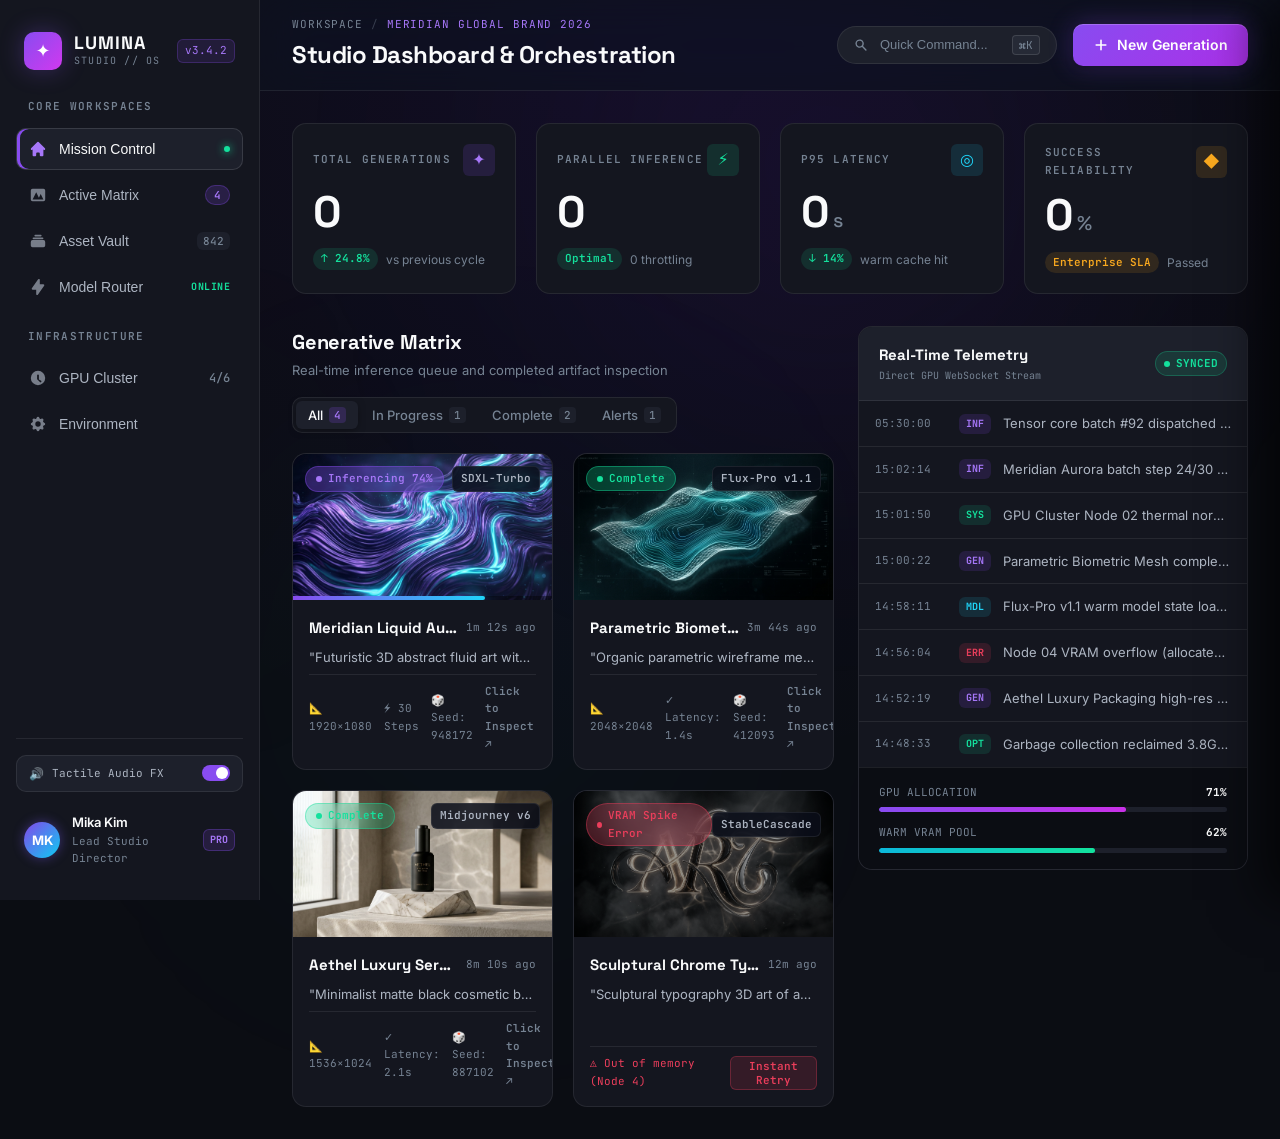
==== examples/ai-design-studio/index.html @ f73497e0 "fix(scripts): add ValidationError to pydantic imports and fallback - Import ValidationError from pyd" ====
<!DOCTYPE html>
<html lang="en">
<head>
  <meta charset="UTF-8">
  <meta name="viewport" content="width=device-width, initial-scale=1.0">
  <title>Lumina — AI Design Studio (Mission Control)</title>
  <meta name="description" content="Lumina is a state-of-the-art AI creative workspace for orchestrating generation, style synthesis, and visual design workflows in real-time.">

  <!-- Typography: Space Grotesk (Display) + Inter (Body) + JetBrains Mono (Data) -->
  <link rel="preconnect" href="https://fonts.googleapis.com">
  <link rel="preconnect" href="https://fonts.gstatic.com" crossorigin>
  <link href="https://fonts.googleapis.com/css2?family=Inter:wght@400;500;600;700&family=JetBrains+Mono:wght@400;500;600&family=Space+Grotesk:wght@500;600;700;800&display=swap" rel="stylesheet">

  <link rel="stylesheet" href="tokens.css">
  <link rel="stylesheet" href="styles.css">
</head>
<body>

  <!-- Ambient Luminescent Light Atmosphere (pointer-events: none) -->
  <div class="ambient-orb ambient-orb--violet" aria-hidden="true"></div>
  <div class="ambient-orb ambient-orb--cyan" aria-hidden="true"></div>
  <div class="ambient-orb ambient-orb--amber" aria-hidden="true"></div>

  <div class="app-shell">

    <!-- ════════════════════════════════════════════════════════════════════
         SIDEBAR NAVIGATION
         ════════════════════════════════════════════════════════════════════ -->
    <nav class="sidebar" aria-label="Main Navigation">
      <div class="sidebar-brand">
        <div class="brand-icon" aria-hidden="true">✦</div>
        <div class="brand-meta">
          <span class="brand-name">LUMINA</span>
          <span class="brand-sub">STUDIO // OS</span>
        </div>
        <span class="brand-tag">v3.4.2</span>
      </div>

      <div class="nav-group">
        <span class="nav-section-label">Core Workspaces</span>

        <button class="nav-item active" data-nav="dashboard" type="button" aria-current="page">
          <svg class="nav-icon" viewBox="0 0 20 20" fill="currentColor">
            <path d="M10.707 2.293a1 1 0 00-1.414 0l-7 7a1 1 0 001.414 1.414L4 10.414V17a1 1 0 001 1h2a1 1 0 001-1v-2a1 1 0 011-1h2a1 1 0 011 1v2a1 1 0 001 1h2a1 1 0 001-1v-6.586l.293.293a1 1 0 001.414-1.414l-7-7z"/>
          </svg>
          <span class="nav-label">Mission Control</span>
          <span class="status-indicator-dot"></span>
        </button>

        <button class="nav-item" data-nav="generations" type="button">
          <svg class="nav-icon" viewBox="0 0 20 20" fill="currentColor">
            <path fill-rule="evenodd" d="M4 3a2 2 0 00-2 2v10a2 2 0 002 2h12a2 2 0 002-2V5a2 2 0 00-2-2H4zm12 12H4l4-8 3 6 2-4 3 6z" clip-rule="evenodd"/>
          </svg>
          <span class="nav-label">Active Matrix</span>
          <span class="nav-badge" id="sidebar-active-count">4</span>
        </button>

        <button class="nav-item" data-nav="library" type="button">
          <svg class="nav-icon" viewBox="0 0 20 20" fill="currentColor">
            <path d="M7 3a1 1 0 000 2h6a1 1 0 100-2H7zM4 7a1 1 0 011-1h10a1 1 0 110 2H5a1 1 0 01-1-1zM2 11a2 2 0 012-2h12a2 2 0 012 2v4a2 2 0 01-2 2H4a2 2 0 01-2-2v-4z"/>
          </svg>
          <span class="nav-label">Asset Vault</span>
          <span class="nav-badge-subtle">842</span>
        </button>

        <button class="nav-item" data-nav="models" type="button">
          <svg class="nav-icon" viewBox="0 0 20 20" fill="currentColor">
            <path fill-rule="evenodd" d="M11.3 1.046A1 1 0 0112 2v5h4a1 1 0 01.82 1.573l-7 10A1 1 0 018 18v-5H4a1 1 0 01-.82-1.573l7-10a1 1 0 011.12-.38z" clip-rule="evenodd"/>
          </svg>
          <span class="nav-label">Model Router</span>
          <span class="signal-tag">ONLINE</span>
        </button>
      </div>

      <div class="nav-group">
        <span class="nav-section-label">Infrastructure</span>

        <button class="nav-item" data-nav="telemetry" type="button">
          <svg class="nav-icon" viewBox="0 0 20 20" fill="currentColor">
            <path fill-rule="evenodd" d="M2 10a8 8 0 1116 0 8 8 0 01-16 0zm9-3a1 1 0 00-2 0v4a1 1 0 00.293.707l2.828 2.829a1 1 0 101.415-1.415L11 11.586V7z" clip-rule="evenodd"/>
          </svg>
          <span class="nav-label">GPU Cluster</span>
          <span class="mono-stat">4/6</span>
        </button>

        <button class="nav-item" data-nav="settings" type="button">
          <svg class="nav-icon" viewBox="0 0 20 20" fill="currentColor">
            <path fill-rule="evenodd" d="M11.49 3.17c-.38-1.56-2.6-1.56-2.98 0a1.532 1.532 0 01-2.286.948c-1.372-.836-2.942.734-2.106 2.106.54.886.061 2.042-.947 2.287-1.561.379-1.561 2.6 0 2.978a1.532 1.532 0 01.947 2.287c-.836 1.372.734 2.942 2.106 2.106a1.532 1.532 0 012.287.947c.379 1.561 2.6 1.561 2.978 0a1.533 1.533 0 012.287-.947c1.372.836 2.942-.734 2.106-2.106a1.533 1.533 0 01.947-2.287c1.561-.379 1.561-2.6 0-2.978a1.532 1.532 0 01-.947-2.287c.836-1.372-.734-2.942-2.106-2.106a1.532 1.532 0 01-2.287-.947zM10 13a3 3 0 100-6 3 3 0 000 6z" clip-rule="evenodd"/>
          </svg>
          <span class="nav-label">Environment</span>
        </button>
      </div>

      <!-- User card & Audio FX toggle -->
      <div class="sidebar-footer">
        <div class="audio-feedback-toggle" id="audio-toggle" role="button" tabindex="0" title="Toggle tactile synthesized UI audio">
          <span class="audio-icon">🔊</span>
          <span class="audio-text">Tactile Audio FX</span>
          <span class="audio-switch active" aria-hidden="true"></span>
        </div>
        <div class="sidebar-user">
          <div class="user-avatar" aria-hidden="true">MK</div>
          <div class="user-info">
            <div class="user-name">Mika Kim</div>
            <div class="user-plan">Lead Studio Director</div>
          </div>
          <span class="user-tier-badge">PRO</span>
        </div>
      </div>
    </nav>

    <!-- ════════════════════════════════════════════════════════════════════
         HEADER
         ════════════════════════════════════════════════════════════════════ -->
    <header class="app-header">
      <div class="header-left">
        <div class="breadcrumbs">
          <span class="breadcrumb-item">Workspace</span>
          <span class="breadcrumb-sep">/</span>
          <span class="breadcrumb-item active">Meridian Global Brand 2026</span>
        </div>
        <h1 class="header-title">Studio Dashboard & Orchestration</h1>
      </div>
      <div class="header-right">
        <button class="search-pill" id="search-trigger" type="button" aria-label="Open command palette">
          <svg width="14" height="14" viewBox="0 0 20 20" fill="currentColor" aria-hidden="true">
            <path fill-rule="evenodd" d="M8 4a4 4 0 100 8 4 4 0 000-8zM2 8a6 6 0 1110.89 3.476l4.817 4.817a1 1 0 01-1.414 1.414l-4.816-4.816A6 6 0 012 8z" clip-rule="evenodd"/>
          </svg>
          <span>Quick Command...</span>
          <kbd>⌘K</kbd>
        </button>

        <button class="btn-primary" id="open-composer-btn" type="button" id="main-cta-trigger">
          <svg width="16" height="16" viewBox="0 0 20 20" fill="currentColor" aria-hidden="true">
            <path fill-rule="evenodd" d="M10 3a1 1 0 011 1v5h5a1 1 0 110 2h-5v5a1 1 0 11-2 0v-5H4a1 1 0 110-2h5V4a1 1 0 011-1z" clip-rule="evenodd"/>
          </svg>
          <span>New Generation</span>
        </button>
      </div>
    </header>

    <!-- ════════════════════════════════════════════════════════════════════
         MAIN CONTENT
         ════════════════════════════════════════════════════════════════════ -->
    <main class="main-content">

      <!-- ── Metrics Row ── -->
      <section class="metrics-row" aria-label="Observability Key Metrics">

        <article class="metric-card reveal-up" tabindex="0">
          <div class="metric-header">
            <span class="metric-label">TOTAL GENERATIONS</span>
            <div class="metric-icon metric-icon--violet" aria-hidden="true">✦</div>
          </div>
          <div class="metric-value counter" data-value="14892">0</div>
          <div class="metric-trend">
            <span class="trend-badge trend-badge--up">↑ 24.8%</span>
            <span class="trend-label">vs previous cycle</span>
          </div>
        </article>

        <article class="metric-card reveal-up" tabindex="0">
          <div class="metric-header">
            <span class="metric-label">PARALLEL INFERENCE</span>
            <div class="metric-icon metric-icon--emerald" aria-hidden="true">⚡</div>
          </div>
          <div class="metric-value counter" data-value="8">0</div>
          <div class="metric-trend">
            <span class="trend-badge trend-badge--up">Optimal</span>
            <span class="trend-label">0 throttling</span>
          </div>
        </article>

        <article class="metric-card reveal-up" tabindex="0">
          <div class="metric-header">
            <span class="metric-label">P95 LATENCY</span>
            <div class="metric-icon metric-icon--cyan" aria-hidden="true">◎</div>
          </div>
          <div class="metric-value"><span class="counter" data-value="2.8">0</span><span class="metric-unit">s</span></div>
          <div class="metric-trend">
            <span class="trend-badge trend-badge--up">↓ 14%</span>
            <span class="trend-label">warm cache hit</span>
          </div>
        </article>

        <article class="metric-card reveal-up" tabindex="0">
          <div class="metric-header">
            <span class="metric-label">SUCCESS RELIABILITY</span>
            <div class="metric-icon metric-icon--amber" aria-hidden="true">◆</div>
          </div>
          <div class="metric-value"><span class="counter" data-value="99.8">0</span><span class="metric-unit">%</span></div>
          <div class="metric-trend">
            <span class="trend-badge trend-badge--stable">Enterprise SLA</span>
            <span class="trend-label">Passed</span>
          </div>
        </article>

      </section>

      <!-- ── Content Grid: Generation Matrix + Activity Stream ── -->
      <div class="content-grid">

        <!-- Left Column: Filter Bar & Generation Matrix -->
        <section class="generation-section" aria-label="Generative Matrix View">
          <div class="section-header">
            <div class="section-header-titles">
              <h2 class="section-title">Generative Matrix</h2>
              <span class="section-subtitle">Real-time inference queue and completed artifact inspection</span>
            </div>

            <!-- Filter Tabs (Interactive) -->
            <div class="filter-tab-bar" role="tablist" aria-label="Filter matrix by state">
              <button class="filter-tab active" role="tab" aria-selected="true" data-filter="all">All <span class="tab-count">4</span></button>
              <button class="filter-tab" role="tab" aria-selected="false" data-filter="generating">In Progress <span class="tab-count">1</span></button>
              <button class="filter-tab" role="tab" aria-selected="false" data-filter="complete">Complete <span class="tab-count">2</span></button>
              <button class="filter-tab" role="tab" aria-selected="false" data-filter="failed">Alerts <span class="tab-count">1</span></button>
            </div>
          </div>

          <!-- Cards Grid -->
          <div class="generations-grid" id="generations-grid">

            <!-- Card 1: Active In Progress (Artwork generated) -->
            <article class="gen-card reveal-scale" data-state="generating" data-id="gen-001" tabindex="0" role="button" aria-label="View details for Meridian Liquid Aurora">
              <div class="gen-preview">
                <img src="assets/hero_art.jpg" alt="Meridian Hero Liquid Aurora Render" class="gen-image" loading="lazy">
                <div class="skeleton-shimmer" aria-hidden="true"></div>
                <div class="gen-preview-badge-layer">
                  <span class="gen-status-pill gen-status-pill--generating">
                    <span class="status-dot status-dot--pulse" aria-hidden="true"></span>
                    Inferencing 74%
                  </span>
                  <span class="model-badge">SDXL-Turbo</span>
                </div>
                <div class="gen-progress-bar" role="progressbar" aria-valuenow="74" aria-valuemin="0" aria-valuemax="100">
                  <div class="gen-progress-fill" style="width: 74%"></div>
                </div>
              </div>
              <div class="gen-info">
                <div class="gen-title-row">
                  <h3 class="gen-title">Meridian Liquid Aurora — Var C</h3>
                  <span class="gen-time">1m 12s ago</span>
                </div>
                <p class="gen-prompt">"Futuristic 3D abstract fluid art with luminescent violet ripples, neon cyan caustics, octane render"</p>
                <div class="gen-meta">
                  <span class="gen-meta-item"><span>📐</span> 1920×1080</span>
                  <span class="gen-meta-item"><span>⚡</span> 30 Steps</span>
                  <span class="gen-meta-item"><span>🎲</span> Seed: 948172</span>
                  <span class="inspect-hint">Click to Inspect ↗</span>
                </div>
              </div>
            </article>

            <!-- Card 2: Complete — Biometric Wireframe Mesh -->
            <article class="gen-card reveal-scale" data-state="complete" data-id="gen-002" tabindex="0" role="button" aria-label="View details for Biometric Mesh Topography">
              <div class="gen-preview">
                <img src="assets/pattern_mesh.jpg" alt="Parametric Wireframe Mesh Topography" class="gen-image" loading="lazy">
                <div class="gen-preview-badge-layer">
                  <span class="gen-status-pill gen-status-pill--complete">
                    <span class="status-dot" aria-hidden="true"></span>
                    Complete
                  </span>
                  <span class="model-badge">Flux-Pro v1.1</span>
                </div>
              </div>
              <div class="gen-info">
                <div class="gen-title-row">
                  <h3 class="gen-title">Parametric Biometric Mesh</h3>
                  <span class="gen-time">3m 44s ago</span>
                </div>
                <p class="gen-prompt">"Organic parametric wireframe mesh and teal gradient topographic contours over dark obsidian"</p>
                <div class="gen-meta">
                  <span class="gen-meta-item"><span>📐</span> 2048×2048</span>
                  <span class="gen-meta-item"><span>✓</span> Latency: 1.4s</span>
                  <span class="gen-meta-item"><span>🎲</span> Seed: 412093</span>
                  <span class="inspect-hint">Click to Inspect ↗</span>
                </div>
              </div>
            </article>

            <!-- Card 3: Complete — Luxury Cosmetic Packaging -->
            <article class="gen-card reveal-scale" data-state="complete" data-id="gen-003" tabindex="0" role="button" aria-label="View details for Luxury Minimal Packaging">
              <div class="gen-preview">
                <img src="assets/packaging.jpg" alt="Minimal Luxury Packaging on Marble" class="gen-image" loading="lazy">
                <div class="gen-preview-badge-layer">
                  <span class="gen-status-pill gen-status-pill--complete">
                    <span class="status-dot" aria-hidden="true"></span>
                    Complete
                  </span>
                  <span class="model-badge">Midjourney v6</span>
                </div>
              </div>
              <div class="gen-info">
                <div class="gen-title-row">
                  <h3 class="gen-title">Aethel Luxury Serum Packaging</h3>
                  <span class="gen-time">8m 10s ago</span>
                </div>
                <p class="gen-prompt">"Minimalist matte black cosmetic bottle on geometric marble pedestal with sunlight caustics"</p>
                <div class="gen-meta">
                  <span class="gen-meta-item"><span>📐</span> 1536×1024</span>
                  <span class="gen-meta-item"><span>✓</span> Latency: 2.1s</span>
                  <span class="gen-meta-item"><span>🎲</span> Seed: 887102</span>
                  <span class="inspect-hint">Click to Inspect ↗</span>
                </div>
              </div>
            </article>

            <!-- Card 4: Error State with Defensive Recovery — Sculptural Typography -->
            <article class="gen-card reveal-scale" data-state="failed" data-id="gen-004" tabindex="0" role="button" aria-label="View details for Sculptural Typography Experiment">
              <div class="gen-preview gen-preview--dimmed">
                <img src="assets/typography.jpg" alt="Sculptural 3D Typography Serif Render" class="gen-image" loading="lazy">
                <div class="gen-preview-badge-layer">
                  <span class="gen-status-pill gen-status-pill--error">
                    <span class="status-dot" aria-hidden="true"></span>
                    VRAM Spike Error
                  </span>
                  <span class="model-badge">StableCascade</span>
                </div>
              </div>
              <div class="gen-info">
                <div class="gen-title-row">
                  <h3 class="gen-title">Sculptural Chrome Typography</h3>
                  <span class="gen-time">12m ago</span>
                </div>
                <p class="gen-prompt">"Sculptural typography 3D art of abstract serif letterforms in polished chrome and obsidian"</p>
                <div class="gen-meta">
                  <span class="gen-meta-item text-danger"><span>⚠</span> Out of memory (Node 4)</span>
                  <button class="btn-retry" type="button" data-retry="gen-004">Instant Retry</button>
                </div>
              </div>
            </article>

          </div>
        </section>

        <!-- Right Column: Live Telemetry & Activity Stream -->
        <aside class="activity-panel reveal-left" aria-label="Live Telemetry Event Log">
          <div class="stream-header">
            <div class="stream-header-title">
              <h2 class="stream-title">Real-Time Telemetry</h2>
              <span class="stream-sub">Direct GPU WebSocket Stream</span>
            </div>
            <div class="live-indicator">
              <span class="live-dot" aria-hidden="true"></span>
              <span>SYNCED</span>
            </div>
          </div>

          <div class="stream-list" id="stream-list" role="log" aria-live="polite">
            <div class="stream-row">
              <span class="stream-time">15:02:14</span>
              <span class="event-badge event-badge--gen">INF</span>
              <span class="stream-message">Meridian Aurora batch step 24/30 rendered</span>
            </div>
            <div class="stream-row">
              <span class="stream-time">15:01:50</span>
              <span class="event-badge event-badge--system">SYS</span>
              <span class="stream-message">GPU Cluster Node 02 thermal normal (64°C)</span>
            </div>
            <div class="stream-row">
              <span class="stream-time">15:00:22</span>
              <span class="event-badge event-badge--gen">GEN</span>
              <span class="stream-message">Parametric Biometric Mesh complete (1.4s)</span>
            </div>
            <div class="stream-row">
              <span class="stream-time">14:58:11</span>
              <span class="event-badge event-badge--model">MDL</span>
              <span class="stream-message">Flux-Pro v1.1 warm model state loaded in 210ms</span>
            </div>
            <div class="stream-row">
              <span class="stream-time">14:56:04</span>
              <span class="event-badge event-badge--error">ERR</span>
              <span class="stream-message">Node 04 VRAM overflow (allocated 24.1GB/24GB)</span>
            </div>
            <div class="stream-row">
              <span class="stream-time">14:52:19</span>
              <span class="event-badge event-badge--gen">GEN</span>
              <span class="stream-message">Aethel Luxury Packaging high-res artifact indexed</span>
            </div>
            <div class="stream-row">
              <span class="stream-time">14:48:33</span>
              <span class="event-badge event-badge--system">OPT</span>
              <span class="stream-message">Garbage collection reclaimed 3.8GB memory</span>
            </div>
          </div>

          <!-- Mini Hardware Gauges in Telemetry Box -->
          <div class="telemetry-gauges">
            <div class="gauge-item">
              <div class="gauge-header">
                <span>GPU ALLOCATION</span>
                <strong id="gauge-gpu-val">74%</strong>
              </div>
              <div class="gauge-bar"><div class="gauge-fill gauge-fill--violet" style="width: 74%"></div></div>
            </div>
            <div class="gauge-item">
              <div class="gauge-header">
                <span>WARM VRAM POOL</span>
                <strong id="gauge-vram-val">58%</strong>
              </div>
              <div class="gauge-bar"><div class="gauge-fill gauge-fill--cyan" style="width: 58%"></div></div>
            </div>
          </div>
        </aside>

      </div>

    </main>
  </div>

  <!-- ════════════════════════════════════════════════════════════════════
       INSPECTION DRAWER (SHEET) — Interaction Design Decision DDR-001
       Preserves spatial context of dashboard while viewing deep parameters
       ════════════════════════════════════════════════════════════════════ -->
  <div class="drawer-backdrop" id="drawer-backdrop" aria-hidden="true"></div>
  <aside class="inspection-drawer" id="inspection-drawer" role="dialog" aria-modal="true" aria-labelledby="drawer-title" aria-hidden="true">
    <div class="drawer-header">
      <div class="drawer-title-box">
        <span class="drawer-eyebrow">ARTIFACT INSPECTOR</span>
        <h2 class="drawer-title" id="drawer-title">Meridian Liquid Aurora — Var C</h2>
      </div>
      <button class="drawer-close-btn" id="drawer-close-btn" type="button" aria-label="Close Inspector">
        <svg width="20" height="20" viewBox="0 0 20 20" fill="currentColor"><path fill-rule="evenodd" d="M4.293 4.293a1 1 0 011.414 0L10 8.586l4.293-4.293a1 1 0 111.414 1.414L11.414 10l4.293 4.293a1 1 0 01-1.414 1.414L10 11.414l-4.293 4.293a1 1 0 01-1.414-1.414L8.586 10 4.293 5.707a1 1 0 010-1.414z" clip-rule="evenodd"/></svg>
      </button>
    </div>

    <div class="drawer-body">
      <!-- Full Res Visual Canvas -->
      <div class="drawer-canvas-container">
        <img src="assets/hero_art.jpg" alt="Inspect Preview" class="drawer-canvas-img" id="drawer-img">
        <div class="canvas-floating-meta">
          <span class="meta-tag" id="drawer-resolution">1920 × 1080 PX</span>
          <span class="meta-tag" id="drawer-format">16-BIT COLOR DEPTH</span>
        </div>
      </div>

      <!-- Parameter Accordions / Key-Value Deck -->
      <div class="drawer-section">
        <span class="section-label">PROMPT SPECIFICATION</span>
        <div class="prompt-box" id="drawer-prompt">
          "Futuristic 3D abstract fluid art with luminescent violet ripples, neon cyan caustics, octane render, 8k hyper-detailed"
        </div>
      </div>

      <div class="drawer-section">
        <span class="section-label">INFERENCE PARAMETERS</span>
        <div class="spec-grid">
          <div class="spec-box">
            <span class="spec-label">MODEL ENGINE</span>
            <strong class="spec-val" id="drawer-model">SDXL Turbo v2</strong>
          </div>
          <div class="spec-box">
            <span class="spec-label">SAMPLER</span>
            <strong class="spec-val">DPM++ 2M Karras</strong>
          </div>
          <div class="spec-box">
            <span class="spec-label">CFG SCALE</span>
            <strong class="spec-val">7.5</strong>
          </div>
          <div class="spec-box">
            <span class="spec-label">SEED</span>
            <strong class="spec-val" id="drawer-seed">948172</strong>
          </div>
        </div>
      </div>

      <div class="drawer-section">
        <span class="section-label">LATENCY & STEP WATERFALL</span>
        <div class="step-waterfall">
          <div class="step-row">
            <span>Prompt Tokenize & Embedding</span>
            <strong>32 ms</strong>
          </div>
          <div class="step-row">
            <span>Latent Diffusion (30 steps)</span>
            <strong>1,040 ms</strong>
          </div>
          <div class="step-row">
            <span>VAE Decode & Post-Filter</span>
            <strong>84 ms</strong>
          </div>
          <div class="step-row total">
            <span>Total End-to-End Latency</span>
            <strong class="text-emerald">1.156 s</strong>
          </div>
        </div>
      </div>

      <!-- Action Bar in Drawer -->
      <div class="drawer-actions">
        <button class="btn-action-primary" type="button" id="btn-upscale">
          <span>⚡ Upscale to 4K</span>
        </button>
        <button class="btn-action-secondary" type="button" id="btn-fork">
          <span>Fork Prompt</span>
        </button>
        <button class="btn-action-secondary" type="button" id="btn-export">
          <span>Export .PNG</span>
        </button>
      </div>
    </div>
  </aside>

  <!-- ════════════════════════════════════════════════════════════════════
       PROMPT COMPOSER MODAL (Interactive New Generation Creation Flow)
       ════════════════════════════════════════════════════════════════════ -->
  <div class="modal-backdrop" id="composer-backdrop" aria-hidden="true">
    <div class="composer-modal" role="dialog" aria-modal="true" aria-labelledby="composer-title">
      <div class="modal-header">
        <div class="modal-brand">
          <span class="pulse-sparkle">✦</span>
          <h2 class="modal-title" id="composer-title">Synthesize New Generation</h2>
        </div>
        <button class="drawer-close-btn" id="composer-close-btn" type="button" aria-label="Close composer">
          <svg width="20" height="20" viewBox="0 0 20 20" fill="currentColor"><path fill-rule="evenodd" d="M4.293 4.293a1 1 0 011.414 0L10 8.586l4.293-4.293a1 1 0 111.414 1.414L11.414 10l4.293 4.293a1 1 0 01-1.414 1.414L10 11.414l-4.293 4.293a1 1 0 01-1.414-1.414L8.586 10 4.293 5.707a1 1 0 010-1.414z" clip-rule="evenodd"/></svg>
        </button>
      </div>

      <form id="composer-form" class="composer-form">
        <div class="form-group">
          <label for="prompt-input" class="form-label">
            <span>Positive Prompt Concept</span>
            <span class="token-counter" id="token-counter">18 / 77 tokens</span>
          </label>
          <textarea id="prompt-input" class="trust-textarea" rows="3" placeholder="Describe the visual composition, lighting, materials, and camera optics..." required>Hyper-detailed futuristic obsidian architecture with bioluminescent violet water canals, volumetric fog, architectural photography, 8k</textarea>
        </div>

        <!-- Quick Style Chips -->
        <div class="chip-row" aria-label="Quick Style Modifiers">
          <button type="button" class="style-chip active">+ Luminescent Caustics</button>
          <button type="button" class="style-chip">+ 8K Octane Render</button>
          <button type="button" class="style-chip">+ Swiss Typography</button>
          <button type="button" class="style-chip">+ Volumetric Atmosphere</button>
        </div>

        <div class="form-row-dual">
          <div class="form-group">
            <label for="model-select" class="form-label">Model Pipeline</label>
            <select id="model-select" class="trust-select">
              <option value="flux-pro">Flux-Pro v1.1 (High Fidelity)</option>
              <option value="sdxl-turbo">SDXL Turbo (Ultra-Fast 1.2s)</option>
              <option value="midjourney-v6">Midjourney v6 API</option>
              <option value="stable-cascade">StableCascade v2</option>
            </select>
          </div>

          <div class="form-group">
            <label class="form-label">Aspect Ratio</label>
            <div class="aspect-ratio-toggle">
              <button type="button" class="ratio-btn active" data-ratio="16:9">16:9</button>
              <button type="button" class="ratio-btn" data-ratio="1:1">1:1</button>
              <button type="button" class="ratio-btn" data-ratio="9:16">9:16</button>
              <button type="button" class="ratio-btn" data-ratio="21:9">21:9</button>
            </div>
          </div>
        </div>

        <div class="composer-footer">
          <div class="compute-cost">
            <span>Estimated Latency: <strong class="text-emerald">~1.6s</strong></span>
            <span>Credits: <strong>1 Compute Token</strong></span>
          </div>
          <div class="modal-btn-row">
            <button type="button" class="btn-ghost" id="composer-cancel-btn">Cancel</button>
            <button type="submit" class="btn-primary" id="btn-trigger-generate">
              <span>✦ Ignite Generation</span>
            </button>
          </div>
        </div>
      </form>
    </div>
  </div>

  <!-- Toast Notification System -->
  <div class="toast-container" id="toast-container" aria-live="assertive"></div>

  <!-- GSAP Animation Library with fallback -->
  <script
    src="https://cdn.jsdelivr.net/npm/gsap@3.12.7/dist/gsap.min.js"
    crossorigin="anonymous"
    onerror="document.documentElement.classList.add('motion-unavailable')">
  </script>
  <script src="motion-init.js"></script>
  <script src="app.js"></script>

</body>
</html>
---- examples/ai-design-studio/tokens.css ----
/* ==========================================================================
   Token Blueprint — Lumina AI Design Studio
   Archetype: Obsidian Cyberpunk × Spatial Glassmorphism Hybrid
   ========================================================================== */

:root {
  /* ── Raw Surface Scales ── */
  --raw-obsidian-0: hsl(230 25% 6%);
  --raw-obsidian-1: hsl(228 22% 10%);
  --raw-obsidian-2: hsl(226 20% 14%);
  --raw-obsidian-3: hsl(224 18% 18%);
  --raw-obsidian-4: hsl(222 16% 22%);

  /* ── Neutral Text Ramp ── */
  --raw-slate-100: hsl(220 20% 98%);
  --raw-slate-200: hsl(218 18% 88%);
  --raw-slate-300: hsl(216 15% 72%);
  --raw-slate-400: hsl(214 12% 52%);
  --raw-slate-500: hsl(212 10% 38%);

  /* ── Brand Accent: Violet Spectrum ── */
  --raw-violet-400: hsl(262 90% 72%);
  --raw-violet-500: hsl(262 85% 62%);
  --raw-violet-600: hsl(262 80% 52%);
  --raw-violet-glow: hsla(262, 90%, 65%, 0.3);

  /* ── Signals ── */
  --raw-emerald: hsl(160 84% 48%);
  --raw-amber: hsl(38 95% 55%);
  --raw-rose: hsl(350 80% 58%);
  --raw-cyan: hsl(190 95% 55%);

  /* ── Spacing Scale ── */
  --space-1: 0.25rem;
  --space-2: 0.5rem;
  --space-3: 0.75rem;
  --space-4: 1rem;
  --space-5: 1.25rem;
  --space-6: 1.5rem;
  --space-8: 2rem;
  --space-10: 2.5rem;
  --space-12: 3rem;

  /* ── Radii ── */
  --radius-sm: 6px;
  --radius-md: 10px;
  --radius-lg: 14px;
  --radius-xl: 20px;
  --radius-full: 9999px;

  /* ── Semantic Roles ── */
  --surface-canvas: var(--raw-obsidian-0);
  --surface-primary: var(--raw-obsidian-1);
  --surface-raised: var(--raw-obsidian-2);
  --surface-overlay: var(--raw-obsidian-3);
  --surface-hover: var(--raw-obsidian-4);

  --surface-glass: rgba(14, 18, 30, 0.75);
  --surface-glass-blur: 24px;
  --surface-glass-saturate: 180%;

  --text-primary: var(--raw-slate-100);
  --text-secondary: var(--raw-slate-300);
  --text-muted: var(--raw-slate-400);

  --accent-primary: var(--raw-violet-500);
  --accent-primary-hover: var(--raw-violet-400);
  --accent-primary-glow: var(--raw-violet-glow);

  --signal-success: var(--raw-emerald);
  --signal-warning: var(--raw-amber);
  --signal-danger: var(--raw-rose);
  --signal-info: var(--raw-cyan);

  --border-subtle: rgba(255, 255, 255, 0.08);
  --border-default: rgba(255, 255, 255, 0.12);
  --border-strong: rgba(255, 255, 255, 0.2);

  --focus-ring: var(--raw-violet-500);

  --shadow-sm: 0 2px 8px -2px rgba(0, 0, 0, 0.5);
  --shadow-md: 0 8px 24px -4px rgba(0, 0, 0, 0.6);
  --shadow-card: 0 4px 20px -4px rgba(0, 0, 0, 0.5), inset 0 1px 0 rgba(255, 255, 255, 0.06);

  --duration-instant: 80ms;
  --duration-fast: 150ms;
  --duration-normal: 250ms;
  --duration-slow: 400ms;

  --ease-snappy: cubic-bezier(0.16, 1, 0.3, 1);
  --ease-bounce: cubic-bezier(0.34, 1.56, 0.64, 1);

  --metric-value-size: clamp(2rem, 3.5vw, 2.75rem);
  --metric-label-size: 0.6875rem;
  --metric-card-padding: var(--space-5);

  --stream-row-padding: var(--space-3) var(--space-4);
  --stream-timestamp-width: 4.5rem;

  --nav-item-height: 42px;
  --nav-icon-size: 20px;

  --font-display: 'Space Grotesk', system-ui, sans-serif;
  --font-body: 'Inter', system-ui, sans-serif;
  --font-mono: 'JetBrains Mono', monospace;
}
---- examples/ai-design-studio/styles.css ----
@import "tokens.css";

/* ==========================================================================
   Lumina AI Design Studio — Masterclass Production Styles
   Archetype: Obsidian Cyberpunk × Spatial Glassmorphism (Tier 1 Quality)
   ========================================================================== */

/* ── Fallback Root Properties if Token import delayed ── */
:root {
  --surface-canvas: hsl(230 25% 6%);
  --surface-primary: hsl(228 22% 10%);
  --surface-raised: hsl(226 20% 14%);
  --surface-overlay: hsl(224 18% 18%);
  --surface-hover: hsl(222 16% 22%);
  --surface-glass: rgba(14, 18, 30, 0.75);
  --surface-glass-blur: 24px;
  --surface-glass-saturate: 180%;
  --text-primary: hsl(220 20% 98%);
  --text-secondary: hsl(216 15% 72%);
  --text-muted: hsl(214 12% 52%);
  --accent-primary: hsl(262 85% 62%);
  --accent-primary-hover: hsl(262 90% 72%);
  --accent-primary-glow: hsla(262, 90%, 65%, 0.3);
  --signal-success: hsl(160 84% 48%);
  --signal-warning: hsl(38 95% 55%);
  --signal-danger: hsl(350 80% 58%);
  --signal-info: hsl(190 95% 55%);
  --border-subtle: rgba(255, 255, 255, 0.08);
  --border-default: rgba(255, 255, 255, 0.12);
  --border-strong: rgba(255, 255, 255, 0.2);
  --focus-ring: hsl(262 85% 62%);
  --space-1: 0.25rem;
  --space-2: 0.5rem;
  --space-3: 0.75rem;
  --space-4: 1rem;
  --space-5: 1.25rem;
  --space-6: 1.5rem;
  --space-8: 2rem;
  --radius-sm: 6px;
  --radius-md: 10px;
  --radius-lg: 14px;
  --radius-xl: 20px;
  --radius-full: 9999px;
  --font-display: 'Space Grotesk', system-ui, -apple-system, sans-serif;
  --font-body: 'Inter', system-ui, -apple-system, sans-serif;
  --font-mono: 'JetBrains Mono', monospace;
  --nav-icon-size: 20px;
  --nav-item-height: 42px;
}

/* ── Reset & Base System ── */
*,
*::before,
*::after {
  margin: 0;
  padding: 0;
  box-sizing: border-box;
}

html {
  font-size: 16px;
  -webkit-font-smoothing: antialiased;
  -moz-osx-font-smoothing: grayscale;
  text-rendering: optimizeLegibility;
  background-color: var(--surface-canvas);
  color-scheme: dark;
}

body {
  font-family: var(--font-body);
  background-color: var(--surface-canvas);
  background-image: radial-gradient(circle at 50% 0%, hsla(262, 80%, 50%, 0.08) 0%, transparent 60%);
  color: var(--text-primary);
  line-height: 1.6;
  min-height: 100vh;
  overflow-x: hidden;
}

/* Defensive icon sizes across all SVGs */
svg {
  display: inline-block;
  vertical-align: middle;
  flex-shrink: 0;
}

/* ── Defensive Focus Ring ── */
:focus-visible {
  outline: 2px solid var(--focus-ring);
  outline-offset: 3px;
  box-shadow: 0 0 0 5px rgba(124, 92, 252, 0.25);
}

/* ══════════════════════════════════════════════════════════════════════════
   AMBIENT ATMOSPHERIC LIGHTING
   ══════════════════════════════════════════════════════════════════════════ */

.ambient-orb {
  position: fixed;
  border-radius: 50%;
  filter: blur(140px);
  pointer-events: none;
  z-index: 0;
}

.ambient-orb--violet {
  width: 600px;
  height: 600px;
  background: radial-gradient(circle, hsla(262, 85%, 55%, 0.16) 0%, transparent 70%);
  top: -15%;
  right: 12%;
}

.ambient-orb--cyan {
  width: 450px;
  height: 450px;
  background: radial-gradient(circle, hsla(190, 95%, 50%, 0.1) 0%, transparent 70%);
  bottom: 0%;
  left: 20%;
}

.ambient-orb--amber {
  width: 300px;
  height: 300px;
  background: radial-gradient(circle, hsla(38, 95%, 55%, 0.05) 0%, transparent 70%);
  top: 40%;
  left: 0%;
}

/* ══════════════════════════════════════════════════════════════════════════
   SHELL LAYOUT
   ══════════════════════════════════════════════════════════════════════════ */

.app-shell {
  display: grid;
  grid-template-columns: 260px 1fr;
  grid-template-rows: auto 1fr;
  grid-template-areas:
    "sidebar header"
    "sidebar main";
  min-height: 100vh;
  position: relative;
  z-index: 1;
}

/* ══════════════════════════════════════════════════════════════════════════
   SIDEBAR NAVIGATION
   ══════════════════════════════════════════════════════════════════════════ */

.sidebar {
  grid-area: sidebar;
  background: var(--surface-primary);
  border-right: 1px solid var(--border-subtle);
  padding: var(--space-6) var(--space-4);
  display: flex;
  flex-direction: column;
  gap: var(--space-5);
  position: sticky;
  top: 0;
  height: 100vh;
  overflow-y: auto;
  z-index: 20;
}

.sidebar-brand {
  display: flex;
  align-items: center;
  gap: var(--space-3);
  padding: var(--space-2) var(--space-2);
}

.brand-icon {
  width: 38px;
  height: 38px;
  border-radius: var(--radius-md);
  background: linear-gradient(135deg, var(--accent-primary), hsl(290 85% 58%));
  display: flex;
  align-items: center;
  justify-content: center;
  font-size: 1.125rem;
  color: #fff;
  box-shadow: 0 0 24px var(--accent-primary-glow);
  flex-shrink: 0;
}

.brand-meta {
  display: flex;
  flex-direction: column;
  gap: 1px;
}

.brand-name {
  font-family: var(--font-display);
  font-weight: 800;
  font-size: 1.125rem;
  color: var(--text-primary);
  letter-spacing: 0.05em;
  line-height: 1.1;
}

.brand-sub {
  font-family: var(--font-mono);
  font-size: 0.625rem;
  color: var(--text-muted);
  letter-spacing: 0.12em;
}

.brand-tag {
  font-family: var(--font-mono);
  font-size: 0.6875rem;
  color: var(--accent-primary-hover);
  background: hsla(262, 85%, 62%, 0.12);
  border: 1px solid hsla(262, 85%, 62%, 0.25);
  padding: 2px 7px;
  border-radius: var(--radius-sm);
  margin-left: auto;
}

.nav-group {
  display: flex;
  flex-direction: column;
  gap: var(--space-1);
}

.nav-section-label {
  font-family: var(--font-mono);
  font-size: 0.6875rem;
  font-weight: 600;
  color: var(--text-muted);
  text-transform: uppercase;
  letter-spacing: 0.12em;
  padding: 0 var(--space-3) var(--space-2);
}

.nav-item {
  display: flex;
  align-items: center;
  gap: var(--space-3);
  padding: 0 var(--space-3);
  height: var(--nav-item-height);
  border-radius: var(--radius-md);
  color: var(--text-secondary);
  text-decoration: none;
  font-size: 0.875rem;
  font-weight: 500;
  transition: all 150ms cubic-bezier(0.16, 1, 0.3, 1);
  cursor: pointer;
  border: 1px solid transparent;
  background: none;
  width: 100%;
  text-align: left;
  min-width: 0;
  position: relative;
}

.nav-item .nav-icon {
  width: 18px !important;
  height: 18px !important;
  max-width: 18px !important;
  max-height: 18px !important;
  flex-shrink: 0;
  opacity: 0.65;
  color: currentColor;
}

.nav-item .nav-label {
  overflow: hidden;
  text-overflow: ellipsis;
  white-space: nowrap;
  min-width: 0;
}

.nav-item .status-indicator-dot {
  width: 6px;
  height: 6px;
  border-radius: 50%;
  background: var(--signal-success);
  margin-left: auto;
  box-shadow: 0 0 8px var(--signal-success);
}

.nav-item .nav-badge {
  margin-left: auto;
  font-family: var(--font-mono);
  font-size: 0.6875rem;
  font-weight: 600;
  padding: 2px 8px;
  border-radius: var(--radius-full);
  background: hsla(262, 85%, 62%, 0.18);
  color: var(--accent-primary-hover);
  border: 1px solid hsla(262, 85%, 62%, 0.3);
}

.nav-item .nav-badge-subtle {
  margin-left: auto;
  font-family: var(--font-mono);
  font-size: 0.6875rem;
  color: var(--text-muted);
  padding: 2px 6px;
  background: var(--surface-raised);
  border-radius: var(--radius-sm);
}

.nav-item .signal-tag {
  margin-left: auto;
  font-family: var(--font-mono);
  font-size: 0.625rem;
  font-weight: 700;
  color: var(--signal-success);
  letter-spacing: 0.05em;
}

.nav-item .mono-stat {
  margin-left: auto;
  font-family: var(--font-mono);
  font-size: 0.75rem;
  color: var(--text-muted);
}

@media (hover: hover) {
  .nav-item:hover {
    background: var(--surface-raised);
    color: var(--text-primary);
    border-color: var(--border-subtle);
  }
  .nav-item:hover .nav-icon {
    opacity: 1;
    color: var(--accent-primary-hover);
  }
}

.nav-item.active {
  background: var(--surface-raised);
  color: var(--text-primary);
  border-color: var(--border-default);
  box-shadow: inset 3px 0 0 var(--accent-primary);
}

.nav-item.active .nav-icon {
  opacity: 1;
  color: var(--accent-primary-hover);
}

.sidebar-footer {
  margin-top: auto;
  display: flex;
  flex-direction: column;
  gap: var(--space-3);
  padding-top: var(--space-4);
  border-top: 1px solid var(--border-subtle);
}

/* Audio FX Toggle Switch */
.audio-feedback-toggle {
  display: flex;
  align-items: center;
  gap: var(--space-2);
  padding: var(--space-2) var(--space-3);
  background: var(--surface-raised);
  border: 1px solid var(--border-subtle);
  border-radius: var(--radius-md);
  font-size: 0.75rem;
  color: var(--text-secondary);
  cursor: pointer;
  user-select: none;
  transition: border-color 150ms cubic-bezier(0.16, 1, 0.3, 1);
}

.audio-feedback-toggle:hover {
  border-color: var(--border-default);
}

.audio-text {
  flex: 1;
  font-family: var(--font-mono);
  font-size: 0.6875rem;
}

.audio-switch {
  width: 28px;
  height: 16px;
  border-radius: var(--radius-full);
  background: var(--surface-overlay);
  position: relative;
  transition: background 150ms cubic-bezier(0.16, 1, 0.3, 1);
}

.audio-switch::after {
  content: '';
  position: absolute;
  top: 2px;
  left: 2px;
  width: 12px;
  height: 12px;
  border-radius: 50%;
  background: var(--text-muted);
  transition: transform 150ms cubic-bezier(0.16, 1, 0.3, 1), background 150ms cubic-bezier(0.16, 1, 0.3, 1);
}

.audio-switch.active {
  background: var(--accent-primary);
}

.audio-switch.active::after {
  transform: translateX(12px);
  background: #fff;
}

.sidebar-user {
  display: flex;
  align-items: center;
  gap: var(--space-3);
  padding: var(--space-2);
  border-radius: var(--radius-md);
}

.user-avatar {
  width: 36px;
  height: 36px;
  border-radius: var(--radius-full);
  background: linear-gradient(135deg, hsl(262 80% 60%), hsl(190 90% 50%));
  display: flex;
  align-items: center;
  justify-content: center;
  font-weight: 700;
  font-size: 0.8125rem;
  color: white;
  flex-shrink: 0;
  box-shadow: 0 0 12px rgba(124, 92, 252, 0.4);
}

.user-info {
  min-width: 0;
}

.user-name {
  font-size: 0.8125rem;
  font-weight: 600;
  color: var(--text-primary);
  overflow: hidden;
  text-overflow: ellipsis;
  white-space: nowrap;
}

.user-plan {
  font-size: 0.6875rem;
  color: var(--text-muted);
  font-family: var(--font-mono);
}

.user-tier-badge {
  font-family: var(--font-mono);
  font-size: 0.625rem;
  font-weight: 700;
  color: var(--accent-primary-hover);
  background: hsla(262, 85%, 62%, 0.15);
  border: 1px solid hsla(262, 85%, 62%, 0.3);
  padding: 2px 6px;
  border-radius: var(--radius-sm);
  margin-left: auto;
}

/* ══════════════════════════════════════════════════════════════════════════
   HEADER
   ══════════════════════════════════════════════════════════════════════════ */

.app-header {
  grid-area: header;
  display: flex;
  align-items: center;
  justify-content: space-between;
  padding: var(--space-4) var(--space-8);
  background: var(--surface-glass);
  backdrop-filter: blur(24px) saturate(180%);
  -webkit-backdrop-filter: blur(24px) saturate(180%);
  border-bottom: 1px solid var(--border-subtle);
  position: sticky;
  top: 0;
  z-index: 10;
}

.breadcrumbs {
  display: flex;
  align-items: center;
  gap: var(--space-2);
  font-family: var(--font-mono);
  font-size: 0.6875rem;
  color: var(--text-muted);
  text-transform: uppercase;
  letter-spacing: 0.08em;
  margin-bottom: 2px;
}

.breadcrumb-sep {
  opacity: 0.4;
}

.breadcrumb-item.active {
  color: var(--accent-primary-hover);
}

.header-title {
  font-family: var(--font-display);
  font-size: clamp(1.25rem, 2vw, 1.5rem);
  font-weight: 800;
  color: var(--text-primary);
  letter-spacing: -0.02em;
}

.header-right {
  display: flex;
  align-items: center;
  gap: var(--space-4);
}

.search-pill {
  display: flex;
  align-items: center;
  gap: var(--space-3);
  padding: var(--space-2) var(--space-4);
  background: var(--surface-raised);
  border: 1px solid var(--border-subtle);
  border-radius: var(--radius-full);
  color: var(--text-muted);
  font-size: 0.8125rem;
  cursor: pointer;
  transition: all 150ms cubic-bezier(0.16, 1, 0.3, 1);
  min-width: 220px;
}

.search-pill svg {
  width: 14px !important;
  height: 14px !important;
}

.search-pill kbd {
  font-family: var(--font-mono);
  font-size: 0.6875rem;
  padding: 2px 6px;
  background: var(--surface-overlay);
  border-radius: 4px;
  border: 1px solid var(--border-default);
  color: var(--text-muted);
  margin-left: auto;
}

@media (hover: hover) {
  .search-pill:hover {
    border-color: var(--border-strong);
    background: var(--surface-overlay);
    color: var(--text-secondary);
  }
}

/* ── Primary Action Button ── */
.btn-primary {
  display: inline-flex;
  align-items: center;
  gap: var(--space-2);
  padding: 0 var(--space-5);
  height: var(--nav-item-height);
  background: linear-gradient(135deg, var(--accent-primary), hsl(280 80% 55%));
  color: white;
  border: none;
  border-radius: var(--radius-md);
  font-family: var(--font-body);
  font-size: 0.875rem;
  font-weight: 600;
  cursor: pointer;
  transition: transform 80ms cubic-bezier(0.34, 1.56, 0.64, 1), box-shadow 150ms cubic-bezier(0.16, 1, 0.3, 1);
  box-shadow: 0 2px 8px -2px rgba(0,0,0,0.5), 0 0 24px var(--accent-primary-glow), inset 0 1px 0 rgba(255, 255, 255, 0.2);
}

.btn-primary svg {
  width: 16px !important;
  height: 16px !important;
}

@media (hover: hover) {
  .btn-primary:hover {
    transform: translateY(-2px);
    box-shadow: 0 8px 24px -4px rgba(0,0,0,0.6), 0 0 32px var(--accent-primary-glow);
  }
}

.btn-primary:active {
  transform: scale(0.97);
}

/* ══════════════════════════════════════════════════════════════════════════
   MAIN CONTENT
   ══════════════════════════════════════════════════════════════════════════ */

.main-content {
  grid-area: main;
  padding: var(--space-8);
  display: flex;
  flex-direction: column;
  gap: var(--space-8);
  overflow-y: auto;
}

/* ══════════════════════════════════════════════════════════════════════════
   METRIC CARDS
   ══════════════════════════════════════════════════════════════════════════ */

.metrics-row {
  display: grid;
  grid-template-columns: repeat(4, 1fr);
  gap: var(--space-5);
}

.metric-card {
  background: var(--surface-primary);
  border: 1px solid var(--border-subtle);
  border-radius: var(--radius-lg);
  padding: var(--space-5);
  display: flex;
  flex-direction: column;
  gap: var(--space-3);
  transition: all 150ms cubic-bezier(0.16, 1, 0.3, 1);
  position: relative;
  overflow: hidden;
  cursor: default;
}

.metric-card::before {
  content: '';
  position: absolute;
  inset: 0;
  background: linear-gradient(135deg, var(--accent-primary-glow), transparent 60%);
  opacity: 0;
  transition: opacity 250ms cubic-bezier(0.16, 1, 0.3, 1);
  pointer-events: none;
}

@media (hover: hover) {
  .metric-card:hover {
    border-color: var(--border-default);
    box-shadow: 0 4px 20px -4px rgba(0,0,0,0.5), 0 0 24px rgba(0, 0, 0, 0.5);
    transform: translateY(-2px);
  }
  .metric-card:hover::before {
    opacity: 1;
  }
}

.metric-header {
  display: flex;
  align-items: center;
  justify-content: space-between;
}

.metric-label {
  font-family: var(--font-mono);
  font-size: 0.6875rem;
  font-weight: 600;
  color: var(--text-muted);
  letter-spacing: 0.1em;
}

.metric-icon {
  width: 32px;
  height: 32px;
  border-radius: var(--radius-sm);
  display: flex;
  align-items: center;
  justify-content: center;
  font-size: 1rem;
}

.metric-icon--violet { background: hsla(262, 85%, 62%, 0.15); color: var(--accent-primary-hover); }
.metric-icon--emerald { background: hsla(160, 84%, 48%, 0.12); color: var(--signal-success); }
.metric-icon--cyan { background: hsla(190, 95%, 55%, 0.12); color: var(--signal-info); }
.metric-icon--amber { background: hsla(38, 95%, 55%, 0.12); color: var(--signal-warning); }

.metric-value {
  font-family: var(--font-display);
  font-size: clamp(2rem, 3.5vw, 2.75rem);
  font-weight: 800;
  color: var(--text-primary);
  letter-spacing: -0.03em;
  line-height: 1.1;
  position: relative;
  z-index: 1;
}

.metric-unit {
  font-size: 0.45em;
  color: var(--text-muted);
  margin-left: 4px;
  font-weight: 500;
}

.metric-trend {
  display: flex;
  align-items: center;
  gap: var(--space-2);
  font-size: 0.8125rem;
  position: relative;
  z-index: 1;
}

.trend-badge {
  display: inline-flex;
  align-items: center;
  padding: 2px 8px;
  border-radius: var(--radius-full);
  font-family: var(--font-mono);
  font-size: 0.6875rem;
  font-weight: 600;
}

.trend-badge--up { background: hsla(160, 84%, 48%, 0.12); color: var(--signal-success); }
.trend-badge--stable { background: hsla(38, 95%, 55%, 0.12); color: var(--signal-warning); }
.trend-label { color: var(--text-muted); font-size: 0.75rem; }

/* ══════════════════════════════════════════════════════════════════════════
   CONTENT GRID: GENERATION MATRIX & TELEMETRY
   ══════════════════════════════════════════════════════════════════════════ */

.content-grid {
  display: grid;
  grid-template-columns: 1fr 390px;
  gap: var(--space-6);
  align-items: start;
}

.section-header {
  display: flex;
  align-items: flex-start;
  justify-content: space-between;
  margin-bottom: var(--space-5);
  gap: var(--space-4);
  flex-wrap: wrap;
}

.section-header-titles {
  display: flex;
  flex-direction: column;
  gap: 2px;
}

.section-title {
  font-family: var(--font-display);
  font-size: 1.25rem;
  font-weight: 700;
  color: var(--text-primary);
  letter-spacing: -0.01em;
}

.section-subtitle {
  font-size: 0.8125rem;
  color: var(--text-muted);
}

/* ── Filter Tab Bar ── */
.filter-tab-bar {
  display: flex;
  align-items: center;
  background: var(--surface-primary);
  border: 1px solid var(--border-subtle);
  border-radius: var(--radius-md);
  padding: 3px;
  gap: 2px;
}

.filter-tab {
  padding: 6px 12px;
  background: none;
  border: none;
  border-radius: var(--radius-sm);
  font-family: var(--font-body);
  font-size: 0.8125rem;
  font-weight: 500;
  color: var(--text-muted);
  cursor: pointer;
  transition: all 150ms cubic-bezier(0.16, 1, 0.3, 1);
  display: flex;
  align-items: center;
  gap: 6px;
}

.filter-tab .tab-count {
  font-family: var(--font-mono);
  font-size: 0.6875rem;
  padding: 1px 5px;
  border-radius: 4px;
  background: var(--surface-raised);
  color: var(--text-muted);
}

@media (hover: hover) {
  .filter-tab:hover {
    color: var(--text-primary);
  }
}

.filter-tab.active {
  background: var(--surface-raised);
  color: var(--text-primary);
  box-shadow: 0 2px 8px -2px rgba(0,0,0,0.5);
}

.filter-tab.active .tab-count {
  background: hsla(262, 85%, 62%, 0.2);
  color: var(--accent-primary-hover);
}

/* ══════════════════════════════════════════════════════════════════════════
   GENERATION CARDS
   ══════════════════════════════════════════════════════════════════════════ */

.generations-grid {
  display: grid;
  grid-template-columns: repeat(2, 1fr);
  gap: var(--space-5);
}

.gen-card {
  background: var(--surface-primary);
  border: 1px solid var(--border-subtle);
  border-radius: var(--radius-lg);
  overflow: hidden;
  transition: all 200ms cubic-bezier(0.16, 1, 0.3, 1);
  cursor: pointer;
  display: flex;
  flex-direction: column;
}

@media (hover: hover) {
  .gen-card:hover {
    border-color: var(--border-strong);
    box-shadow: 0 4px 20px -4px rgba(0,0,0,0.5), 0 0 30px rgba(0, 0, 0, 0.6);
    transform: translateY(-3px);
  }
  .gen-card:hover .gen-image {
    transform: scale(1.04);
  }
  .gen-card:hover .inspect-hint {
    color: var(--accent-primary-hover);
    transform: translateX(2px);
  }
}

.gen-preview {
  position: relative;
  aspect-ratio: 16 / 9;
  overflow: hidden;
  background: #080c16;
}

.gen-preview--dimmed img {
  filter: grayscale(0.5) brightness(0.6);
}

.gen-image {
  width: 100%;
  height: 100%;
  object-fit: cover;
  display: block;
  transition: transform 400ms cubic-bezier(0.16, 1, 0.3, 1);
}

.gen-preview-badge-layer {
  position: absolute;
  top: var(--space-3);
  left: var(--space-3);
  right: var(--space-3);
  display: flex;
  align-items: center;
  justify-content: space-between;
  z-index: 2;
}

.model-badge {
  font-family: var(--font-mono);
  font-size: 0.6875rem;
  font-weight: 600;
  padding: 3px 8px;
  background: rgba(10, 14, 25, 0.85);
  border: 1px solid var(--border-subtle);
  border-radius: var(--radius-sm);
  color: var(--text-secondary);
  backdrop-filter: blur(8px);
}

.gen-status-pill {
  display: inline-flex;
  align-items: center;
  gap: 6px;
  padding: 3px 10px;
  border-radius: var(--radius-full);
  font-family: var(--font-mono);
  font-size: 0.6875rem;
  font-weight: 600;
  backdrop-filter: blur(12px);
  -webkit-backdrop-filter: blur(12px);
}

.gen-status-pill--generating {
  background: hsla(262, 85%, 62%, 0.3);
  color: var(--accent-primary-hover);
  border: 1px solid hsla(262, 85%, 62%, 0.4);
}

.gen-status-pill--complete {
  background: hsla(160, 84%, 48%, 0.25);
  color: var(--signal-success);
  border: 1px solid hsla(160, 84%, 48%, 0.4);
}

.gen-status-pill--error {
  background: hsla(350, 80%, 58%, 0.25);
  color: var(--signal-danger);
  border: 1px solid hsla(350, 80%, 58%, 0.4);
}

.status-dot {
  width: 6px;
  height: 6px;
  border-radius: 50%;
  background: currentColor;
}

.status-dot--pulse {
  animation: pulse-dot 1.8s ease-in-out infinite;
}

@keyframes pulse-dot {
  0%, 100% { opacity: 1; transform: scale(1); }
  50% { opacity: 0.4; transform: scale(0.7); }
}

.gen-progress-bar {
  position: absolute;
  bottom: 0;
  left: 0;
  right: 0;
  height: 4px;
  background: rgba(0, 0, 0, 0.4);
  z-index: 3;
}

.gen-progress-fill {
  height: 100%;
  background: linear-gradient(90deg, var(--accent-primary), hsl(190 95% 55%));
  border-radius: 0 2px 2px 0;
  transition: width 400ms cubic-bezier(0.16, 1, 0.3, 1);
  box-shadow: 0 0 12px var(--accent-primary-glow);
}

.skeleton-shimmer {
  position: absolute;
  inset: 0;
  background: linear-gradient(90deg, transparent 0%, rgba(255,255,255,0.06) 50%, transparent 100%);
  background-size: 200% 100%;
  animation: shimmer 1.8s infinite;
  pointer-events: none;
  z-index: 1;
}

@keyframes shimmer {
  0% { background-position: 200% 0; }
  100% { background-position: -200% 0; }
}

.gen-info {
  padding: var(--space-4);
  display: flex;
  flex-direction: column;
  gap: var(--space-2);
  flex: 1;
}

.gen-title-row {
  display: flex;
  align-items: center;
  justify-content: space-between;
  gap: var(--space-2);
}

.gen-title {
  font-family: var(--font-display);
  font-size: 0.9375rem;
  font-weight: 700;
  color: var(--text-primary);
  overflow: hidden;
  text-overflow: ellipsis;
  white-space: nowrap;
}

.gen-time {
  font-family: var(--font-mono);
  font-size: 0.6875rem;
  color: var(--text-muted);
  flex-shrink: 0;
}

.gen-prompt {
  font-size: 0.8125rem;
  color: var(--text-secondary);
  overflow: hidden;
  text-overflow: ellipsis;
  white-space: nowrap;
  line-height: 1.4;
}

.gen-meta {
  display: flex;
  align-items: center;
  gap: var(--space-3);
  padding-top: var(--space-2);
  border-top: 1px solid var(--border-subtle);
  margin-top: auto;
  font-family: var(--font-mono);
  font-size: 0.6875rem;
  color: var(--text-muted);
}

.inspect-hint {
  margin-left: auto;
  font-weight: 600;
  color: var(--text-muted);
  transition: all 150ms cubic-bezier(0.16, 1, 0.3, 1);
}

.text-danger {
  color: var(--signal-danger) !important;
}

.btn-retry {
  margin-left: auto;
  background: hsla(350, 80%, 58%, 0.15);
  border: 1px solid hsla(350, 80%, 58%, 0.3);
  color: var(--signal-danger);
  padding: 2px 8px;
  border-radius: var(--radius-sm);
  font-family: var(--font-mono);
  font-size: 0.6875rem;
  font-weight: 600;
  cursor: pointer;
  transition: background 150ms cubic-bezier(0.16, 1, 0.3, 1);
}

.btn-retry:hover {
  background: hsla(350, 80%, 58%, 0.25);
}

/* ══════════════════════════════════════════════════════════════════════════
   ACTIVITY STREAM & TELEMETRY
   ══════════════════════════════════════════════════════════════════════════ */

.activity-panel {
  background: var(--surface-primary);
  border: 1px solid var(--border-subtle);
  border-radius: var(--radius-lg);
  overflow: hidden;
  position: sticky;
  top: calc(72px + var(--space-8));
  display: flex;
  flex-direction: column;
}

.stream-header {
  padding: var(--space-4) var(--space-5);
  border-bottom: 1px solid var(--border-subtle);
  display: flex;
  align-items: center;
  justify-content: space-between;
  background: var(--surface-raised);
}

.stream-header-title {
  display: flex;
  flex-direction: column;
  gap: 1px;
}

.stream-title {
  font-family: var(--font-display);
  font-size: 0.9375rem;
  font-weight: 700;
  color: var(--text-primary);
}

.stream-sub {
  font-family: var(--font-mono);
  font-size: 0.625rem;
  color: var(--text-muted);
}

.live-indicator {
  display: flex;
  align-items: center;
  gap: 6px;
  font-family: var(--font-mono);
  font-size: 0.6875rem;
  font-weight: 700;
  color: var(--signal-success);
  background: hsla(160, 84%, 48%, 0.12);
  padding: 3px 8px;
  border-radius: var(--radius-full);
  border: 1px solid hsla(160, 84%, 48%, 0.25);
}

.live-dot {
  width: 6px;
  height: 6px;
  border-radius: 50%;
  background: var(--signal-success);
  animation: pulse-dot 1.5s ease-in-out infinite;
}

.stream-list {
  max-height: 440px;
  overflow-y: auto;
  scrollbar-width: thin;
  scrollbar-color: var(--surface-overlay) transparent;
}

.stream-row {
  display: grid;
  grid-template-columns: var(--stream-timestamp-width) auto 1fr;
  gap: var(--space-3);
  align-items: center;
  padding: var(--space-3) var(--space-4);
  border-bottom: 1px solid var(--border-subtle);
  transition: background 150ms cubic-bezier(0.16, 1, 0.3, 1);
}

.stream-row:last-child {
  border-bottom: none;
}

@media (hover: hover) {
  .stream-row:hover {
    background: var(--surface-raised);
  }
}

.stream-time {
  font-family: var(--font-mono);
  font-size: 0.6875rem;
  color: var(--text-muted);
}

.event-badge {
  display: inline-flex;
  align-items: center;
  padding: 2px 7px;
  border-radius: var(--radius-sm);
  font-family: var(--font-mono);
  font-size: 0.625rem;
  font-weight: 700;
  text-transform: uppercase;
}

.event-badge--gen { background: hsla(262, 85%, 62%, 0.15); color: var(--accent-primary-hover); }
.event-badge--model { background: hsla(190, 95%, 55%, 0.12); color: var(--signal-info); }
.event-badge--system { background: hsla(160, 84%, 48%, 0.12); color: var(--signal-success); }
.event-badge--error { background: hsla(350, 80%, 58%, 0.15); color: var(--signal-danger); }

.stream-message {
  font-size: 0.8125rem;
  color: var(--text-secondary);
  overflow: hidden;
  text-overflow: ellipsis;
  white-space: nowrap;
}

.telemetry-gauges {
  padding: var(--space-4) var(--space-5);
  background: var(--surface-canvas);
  border-top: 1px solid var(--border-subtle);
  display: flex;
  flex-direction: column;
  gap: var(--space-3);
}

.gauge-item {
  display: flex;
  flex-direction: column;
  gap: 6px;
}

.gauge-header {
  display: flex;
  justify-content: space-between;
  font-family: var(--font-mono);
  font-size: 0.6875rem;
  color: var(--text-muted);
}

.gauge-header strong {
  color: var(--text-primary);
}

.gauge-bar {
  height: 5px;
  background: var(--surface-raised);
  border-radius: var(--radius-full);
  overflow: hidden;
}

.gauge-fill {
  height: 100%;
  border-radius: var(--radius-full);
  transition: width 250ms cubic-bezier(0.16, 1, 0.3, 1);
}

.gauge-fill--violet { background: linear-gradient(90deg, var(--accent-primary), hsl(290 80% 55%)); }
.gauge-fill--cyan { background: linear-gradient(90deg, hsl(190 90% 45%), hsl(160 85% 48%)); }

/* ══════════════════════════════════════════════════════════════════════════
   INSPECTION DRAWER (SHEET) — DDR-001
   ══════════════════════════════════════════════════════════════════════════ */

.drawer-backdrop {
  position: fixed;
  inset: 0;
  background: rgba(4, 6, 14, 0.65);
  backdrop-filter: blur(8px);
  -webkit-backdrop-filter: blur(8px);
  z-index: 99;
  opacity: 0;
  pointer-events: none;
  transition: opacity 250ms cubic-bezier(0.16, 1, 0.3, 1);
}

.drawer-backdrop.active {
  opacity: 1;
  pointer-events: auto;
}

.inspection-drawer {
  position: fixed;
  top: 0;
  right: 0;
  bottom: 0;
  width: 520px;
  max-width: 90vw;
  background: var(--surface-primary);
  border-left: 1px solid var(--border-default);
  z-index: 100;
  transform: translateX(100%);
  transition: transform 250ms cubic-bezier(0.16, 1, 0.3, 1);
  display: flex;
  flex-direction: column;
  box-shadow: -16px 0 48px rgba(0, 0, 0, 0.7);
}

.inspection-drawer.open {
  transform: translateX(0);
}

.drawer-header {
  padding: var(--space-5) var(--space-6);
  border-bottom: 1px solid var(--border-subtle);
  display: flex;
  align-items: center;
  justify-content: space-between;
}

.drawer-title-box {
  display: flex;
  flex-direction: column;
  gap: 2px;
}

.drawer-eyebrow {
  font-family: var(--font-mono);
  font-size: 0.6875rem;
  color: var(--accent-primary-hover);
  letter-spacing: 0.1em;
}

.drawer-title {
  font-family: var(--font-display);
  font-size: 1.125rem;
  font-weight: 700;
  color: var(--text-primary);
}

.drawer-close-btn {
  width: 36px;
  height: 36px;
  border-radius: var(--radius-sm);
  background: var(--surface-raised);
  border: 1px solid var(--border-subtle);
  color: var(--text-secondary);
  display: flex;
  align-items: center;
  justify-content: center;
  cursor: pointer;
  transition: all 150ms cubic-bezier(0.16, 1, 0.3, 1);
}

.drawer-close-btn svg {
  width: 18px !important;
  height: 18px !important;
}

.drawer-close-btn:hover {
  background: var(--surface-overlay);
  color: var(--text-primary);
}

.drawer-body {
  padding: var(--space-6);
  overflow-y: auto;
  display: flex;
  flex-direction: column;
  gap: var(--space-6);
  flex: 1;
}

.drawer-canvas-container {
  position: relative;
  border-radius: var(--radius-lg);
  overflow: hidden;
  border: 1px solid var(--border-default);
  aspect-ratio: 16 / 9;
  background: #000;
}

.drawer-canvas-img {
  width: 100%;
  height: 100%;
  object-fit: cover;
}

.canvas-floating-meta {
  position: absolute;
  bottom: var(--space-3);
  left: var(--space-3);
  display: flex;
  gap: var(--space-2);
}

.meta-tag {
  font-family: var(--font-mono);
  font-size: 0.625rem;
  font-weight: 600;
  background: rgba(0, 0, 0, 0.75);
  color: #fff;
  padding: 3px 8px;
  border-radius: var(--radius-sm);
  backdrop-filter: blur(8px);
}

.drawer-section {
  display: flex;
  flex-direction: column;
  gap: var(--space-2);
}

.section-label {
  font-family: var(--font-mono);
  font-size: 0.6875rem;
  font-weight: 600;
  color: var(--text-muted);
  letter-spacing: 0.1em;
}

.prompt-box {
  padding: var(--space-4);
  background: var(--surface-raised);
  border: 1px solid var(--border-subtle);
  border-radius: var(--radius-md);
  font-size: 0.875rem;
  color: var(--text-secondary);
  line-height: 1.5;
}

.spec-grid {
  display: grid;
  grid-template-columns: repeat(2, 1fr);
  gap: var(--space-3);
}

.spec-box {
  padding: var(--space-3) var(--space-4);
  background: var(--surface-raised);
  border: 1px solid var(--border-subtle);
  border-radius: var(--radius-md);
  display: flex;
  flex-direction: column;
  gap: 2px;
}

.spec-label {
  font-family: var(--font-mono);
  font-size: 0.625rem;
  color: var(--text-muted);
}

.spec-val {
  font-family: var(--font-mono);
  font-size: 0.8125rem;
  color: var(--text-primary);
}

.step-waterfall {
  background: var(--surface-raised);
  border: 1px solid var(--border-subtle);
  border-radius: var(--radius-md);
  padding: var(--space-3) var(--space-4);
  display: flex;
  flex-direction: column;
  gap: var(--space-2);
}

.step-row {
  display: flex;
  justify-content: space-between;
  color: var(--text-secondary);
  font-family: var(--font-mono);
  font-size: 0.75rem;
}

.step-row.total {
  padding-top: var(--space-2);
  border-top: 1px solid var(--border-subtle);
  font-weight: 700;
  color: var(--text-primary);
}

.drawer-actions {
  display: flex;
  gap: var(--space-3);
  margin-top: auto;
}

.btn-action-primary {
  flex: 2;
  height: 42px;
  background: var(--accent-primary);
  border: none;
  border-radius: var(--radius-md);
  color: white;
  font-weight: 600;
  font-size: 0.875rem;
  cursor: pointer;
  transition: background 150ms cubic-bezier(0.16, 1, 0.3, 1);
}
.btn-action-primary:hover { background: var(--accent-primary-hover); }

.btn-action-secondary {
  flex: 1;
  height: 42px;
  background: var(--surface-raised);
  border: 1px solid var(--border-default);
  border-radius: var(--radius-md);
  color: var(--text-primary);
  font-weight: 600;
  font-size: 0.8125rem;
  cursor: pointer;
  transition: background 150ms cubic-bezier(0.16, 1, 0.3, 1);
}
.btn-action-secondary:hover { background: var(--surface-overlay); }

/* ══════════════════════════════════════════════════════════════════════════
   COMPOSER MODAL
   ══════════════════════════════════════════════════════════════════════════ */

.modal-backdrop {
  position: fixed;
  inset: 0;
  background: rgba(4, 6, 14, 0.75);
  backdrop-filter: blur(12px);
  -webkit-backdrop-filter: blur(12px);
  z-index: 120;
  display: flex;
  align-items: center;
  justify-content: center;
  padding: var(--space-4);
  opacity: 0;
  pointer-events: none;
  transition: opacity 250ms cubic-bezier(0.16, 1, 0.3, 1);
}

.modal-backdrop.open {
  opacity: 1;
  pointer-events: auto;
}

.composer-modal {
  width: 600px;
  max-width: 100%;
  background: var(--surface-primary);
  border: 1px solid var(--border-default);
  border-radius: var(--radius-xl);
  box-shadow: 0 24px 64px rgba(0, 0, 0, 0.8), 0 0 40px var(--accent-primary-glow);
  overflow: hidden;
  transform: scale(0.95);
  transition: transform 250ms cubic-bezier(0.34, 1.56, 0.64, 1);
}

.modal-backdrop.open .composer-modal {
  transform: scale(1);
}

.modal-header {
  padding: var(--space-5) var(--space-6);
  border-bottom: 1px solid var(--border-subtle);
  display: flex;
  align-items: center;
  justify-content: space-between;
}

.modal-brand {
  display: flex;
  align-items: center;
  gap: var(--space-2);
}

.pulse-sparkle {
  color: var(--accent-primary-hover);
  font-size: 1.25rem;
  animation: pulse-dot 2s infinite;
}

.modal-title {
  font-family: var(--font-display);
  font-size: 1.125rem;
  font-weight: 700;
  color: var(--text-primary);
}

.composer-form {
  padding: var(--space-6);
  display: flex;
  flex-direction: column;
  gap: var(--space-5);
}

.form-group {
  display: flex;
  flex-direction: column;
  gap: var(--space-2);
}

.form-label {
  display: flex;
  justify-content: space-between;
  font-size: 0.8125rem;
  font-weight: 600;
  color: var(--text-secondary);
}

.token-counter {
  font-family: var(--font-mono);
  font-size: 0.6875rem;
  color: var(--text-muted);
}

.trust-textarea {
  padding: var(--space-3) var(--space-4);
  background: var(--surface-canvas);
  border: 1px solid var(--border-default);
  border-radius: var(--radius-md);
  font-family: var(--font-body);
  font-size: 0.875rem;
  color: var(--text-primary);
  resize: vertical;
  line-height: 1.5;
  transition: border-color 150ms cubic-bezier(0.16, 1, 0.3, 1);
}

.trust-textarea:focus-visible {
  border-color: var(--accent-primary);
}

.chip-row {
  display: flex;
  gap: var(--space-2);
  flex-wrap: wrap;
}

.style-chip {
  padding: 4px 10px;
  background: var(--surface-raised);
  border: 1px solid var(--border-subtle);
  border-radius: var(--radius-full);
  font-size: 0.75rem;
  color: var(--text-secondary);
  cursor: pointer;
  transition: all 150ms cubic-bezier(0.16, 1, 0.3, 1);
}

.style-chip:hover {
  background: var(--surface-overlay);
  color: var(--text-primary);
  border-color: var(--border-default);
}

.style-chip.active {
  background: hsla(262, 85%, 62%, 0.2);
  border-color: var(--accent-primary);
  color: var(--accent-primary-hover);
}

.form-row-dual {
  display: grid;
  grid-template-columns: 1fr 1fr;
  gap: var(--space-4);
}

.trust-select {
  padding: 0 var(--space-3);
  height: 40px;
  background: var(--surface-canvas);
  border: 1px solid var(--border-default);
  border-radius: var(--radius-md);
  color: var(--text-primary);
  font-size: 0.8125rem;
}

.aspect-ratio-toggle {
  display: grid;
  grid-template-columns: repeat(4, 1fr);
  gap: 4px;
}

.ratio-btn {
  height: 40px;
  background: var(--surface-canvas);
  border: 1px solid var(--border-default);
  border-radius: var(--radius-sm);
  color: var(--text-muted);
  font-family: var(--font-mono);
  font-size: 0.75rem;
  cursor: pointer;
  transition: all 150ms cubic-bezier(0.16, 1, 0.3, 1);
}

.ratio-btn.active {
  background: hsla(262, 85%, 62%, 0.2);
  border-color: var(--accent-primary);
  color: var(--text-primary);
  font-weight: 600;
}

.composer-footer {
  display: flex;
  align-items: center;
  justify-content: space-between;
  padding-top: var(--space-4);
  border-top: 1px solid var(--border-subtle);
}

.compute-cost {
  display: flex;
  flex-direction: column;
  font-size: 0.75rem;
  color: var(--text-muted);
}

.compute-cost strong {
  color: var(--text-primary);
}

.modal-btn-row {
  display: flex;
  gap: var(--space-3);
}

.btn-ghost {
  padding: 0 var(--space-4);
  height: var(--nav-item-height);
  background: transparent;
  border: 1px solid var(--border-subtle);
  border-radius: var(--radius-md);
  color: var(--text-secondary);
  font-weight: 500;
  font-size: 0.875rem;
  cursor: pointer;
}

/* ══════════════════════════════════════════════════════════════════════════
   TOAST NOTIFICATION SYSTEM
   ══════════════════════════════════════════════════════════════════════════ */

.toast-container {
  position: fixed;
  bottom: var(--space-6);
  right: var(--space-6);
  display: flex;
  flex-direction: column;
  gap: var(--space-3);
  z-index: 150;
  pointer-events: none;
}

.toast {
  padding: var(--space-3) var(--space-5);
  background: var(--surface-primary);
  border: 1px solid var(--border-strong);
  border-radius: var(--radius-md);
  box-shadow: 0 12px 32px rgba(0, 0, 0, 0.7);
  display: flex;
  align-items: center;
  gap: var(--space-3);
  font-size: 0.875rem;
  color: var(--text-primary);
  pointer-events: auto;
  animation: toast-slide 0.35s cubic-bezier(0.34, 1.56, 0.64, 1);
}

@keyframes toast-slide {
  from { opacity: 0; transform: translateY(16px); }
  to { opacity: 1; transform: translateY(0); }
}

/* ── Motion Safety & Fallbacks ── */
html.motion-ready .reveal-up { opacity: 0; transform: translateY(24px); }
html.motion-ready .reveal-scale { opacity: 0; transform: scale(0.96); }
html.motion-ready .reveal-left { opacity: 0; transform: translateX(24px); }

@media (prefers-reduced-motion: reduce) {
  .ambient-orb, .status-dot--pulse, .pulse-sparkle { animation: none !important; }
  .gen-card, .btn-primary, .inspection-drawer, .composer-modal { transition-duration: 1ms !important; }
}

/* ── Mobile Responsive (< 768px) ── */
@media (max-width: 768px) {
  .app-shell { grid-template-columns: 1fr; grid-template-areas: "header" "main"; }
  .sidebar { display: none; }
  .main-content { padding: var(--space-4); gap: var(--space-6); }
  .metrics-row { grid-template-columns: repeat(2, 1fr); gap: var(--space-3); }
  .content-grid { grid-template-columns: 1fr; }
  .generations-grid { grid-template-columns: 1fr; }
  .search-pill { display: none; }
  .inspection-drawer { width: 100vw; max-width: 100vw; }
  .form-row-dual { grid-template-columns: 1fr; }
}
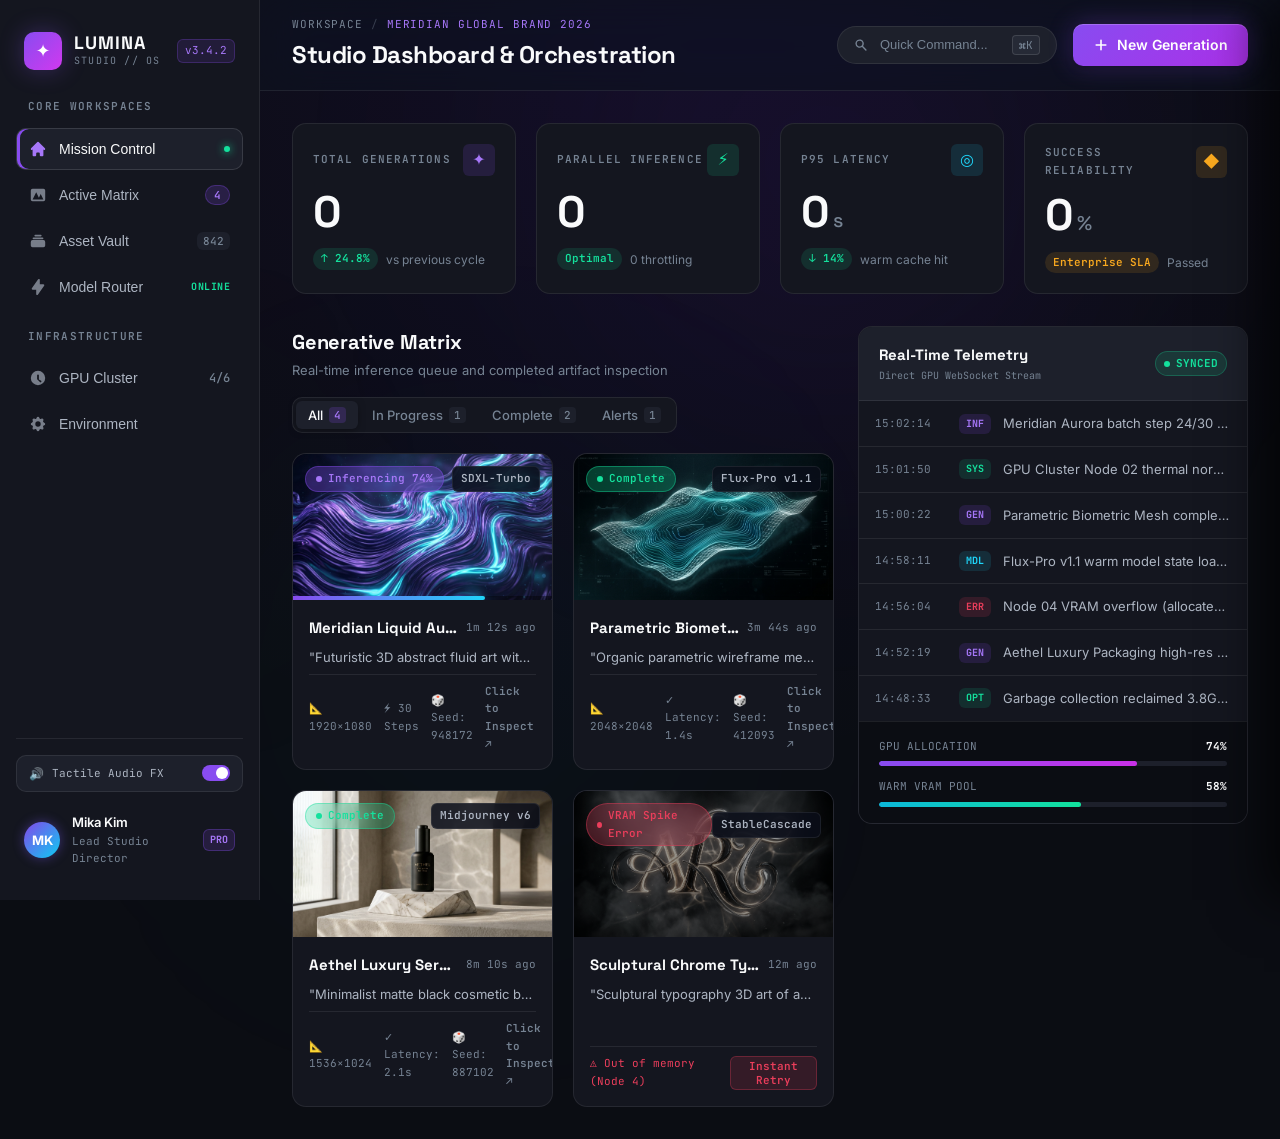
==== commit 193e178c: "refactor(examples): extract motion-init.js to shared/ and fix missing reference - Create examples/sh" ====
--- a/examples/ai-design-studio/index.html
+++ b/examples/ai-design-studio/index.html
@@ -580,7 +580,7 @@
     crossorigin="anonymous"
     onerror="document.documentElement.classList.add('motion-unavailable')">
   </script>
-  <script src="motion-init.js"></script>
+  <script src="../shared/motion-init.js"></script>
   <script src="app.js"></script>
 
 </body>
